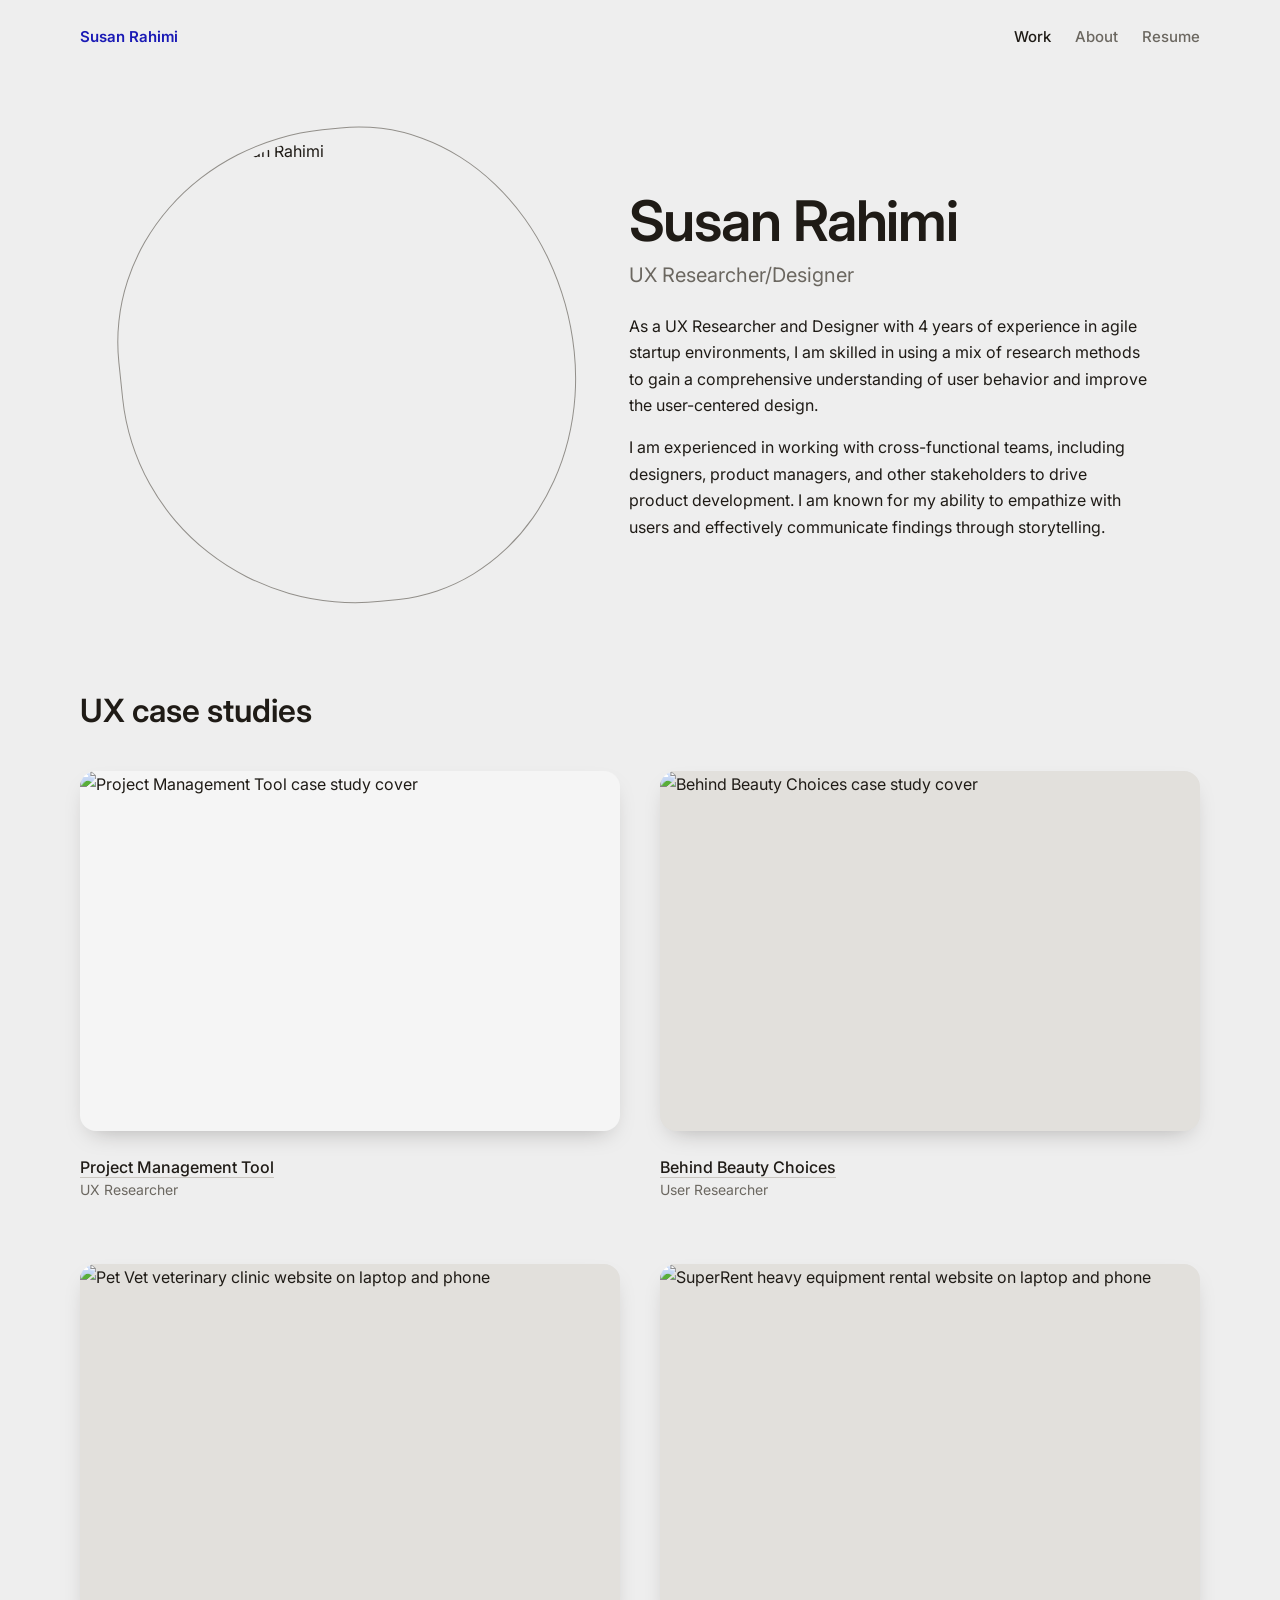
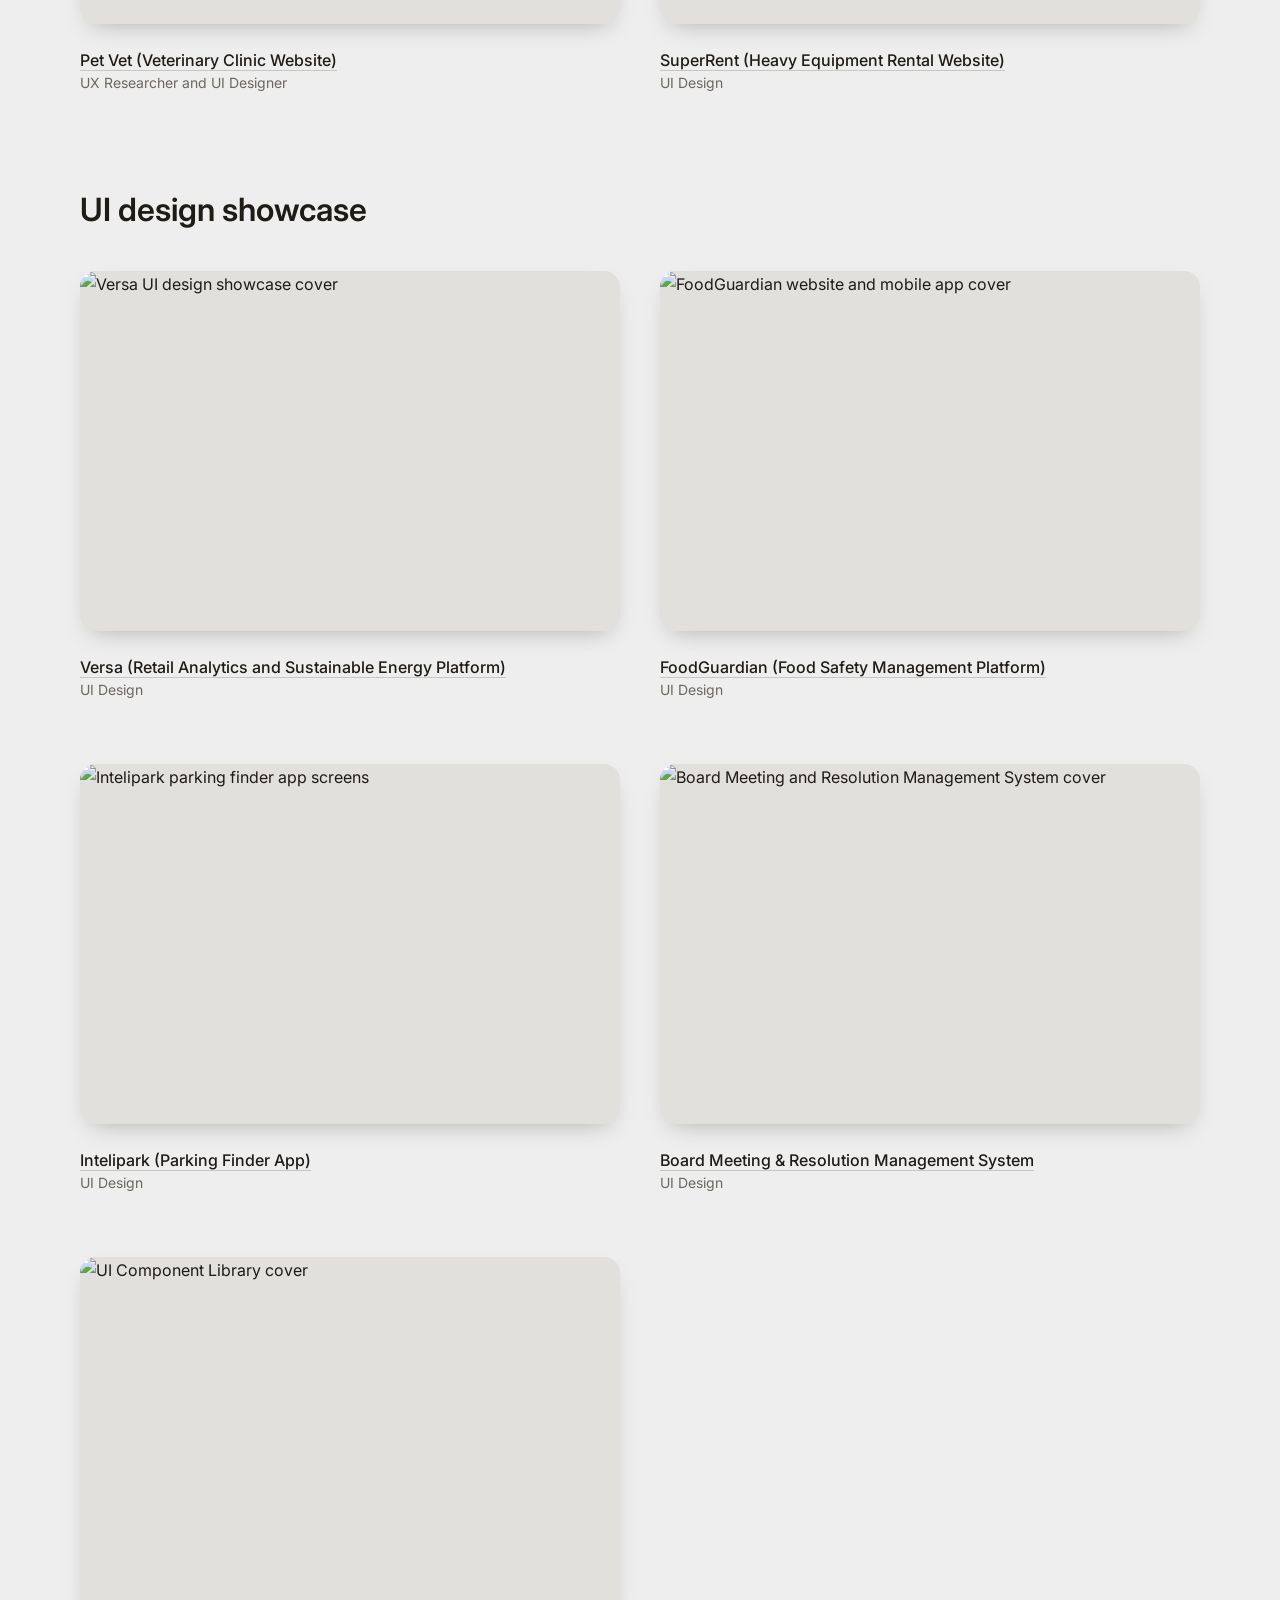
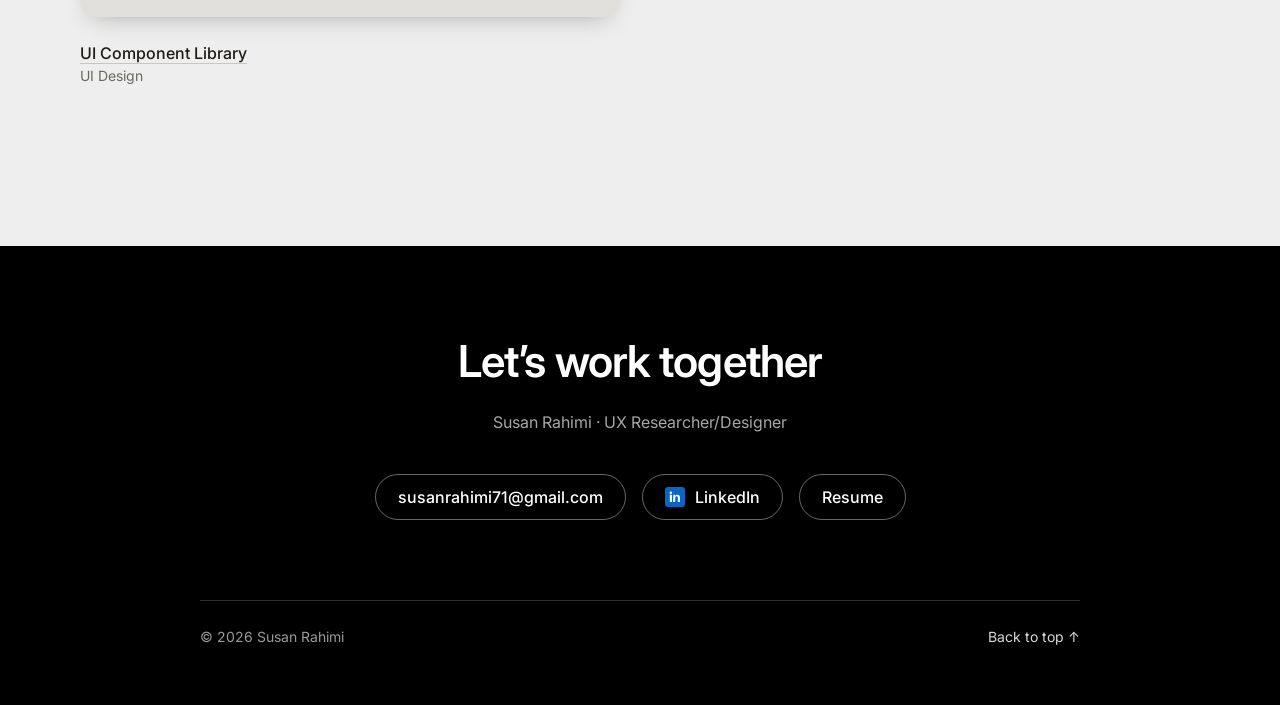
==== index.html @ 536d1c27 "Add files via upload" ====
<!DOCTYPE html>
<html lang="en">
<head>
<meta charset="utf-8">
<meta name="viewport" content="width=device-width, initial-scale=1">
<title>Susan Rahimi | UX/UI Designer</title>
<meta name="description" content="Susan Rahimi is a UX/UI Designer with a background in UX Research.">
<link rel="preconnect" href="https://fonts.googleapis.com">
<link rel="preconnect" href="https://fonts.gstatic.com" crossorigin>
<link href="https://fonts.googleapis.com/css2?family=Inter:wght@400;500;600&display=swap" rel="stylesheet">
<style>
:root{
  /* Color */
  --bg:#eeeeee;
  --ink:#1f1b16;
  --ink-2:#6b6760;
  --line:#c9c6c0;
  --accent:#1a1ab5;
  --footer:#000;

  /* Type scale (base 16px) */
  --font:'Inter',system-ui,-apple-system,'Segoe UI',Roboto,Helvetica,Arial,sans-serif;
  --fs-h1:clamp(2.5rem,5vw + 1rem,3.5rem);
  --fs-h2:clamp(1.5rem,2vw + 1rem,2rem);
  --fs-h3:1.25rem;
  --fs-lead:clamp(1.125rem,1vw + .9rem,1.25rem);
  --fs-body:1rem;
  --fs-label:.8125rem;
  --fs-small:.875rem;
  --fs-nav:.9375rem;

  /* Spacing (multiples of 8) */
  --s1:8px; --s2:16px; --s3:24px; --s5:40px; --s8:64px; --s12:96px;
}
*,*::before,*::after{box-sizing:border-box}
html{-webkit-text-size-adjust:100%}
body{margin:0;background:var(--bg);color:var(--ink);font-family:var(--font);font-size:var(--fs-body);line-height:1.7;-webkit-font-smoothing:antialiased}
img{display:block;max-width:100%}
a{color:inherit}
a:focus-visible{outline:2px solid var(--accent);outline-offset:4px;border-radius:2px}

/* Header */
.site-header{display:flex;justify-content:space-between;align-items:center;gap:var(--s3);padding:var(--s3) var(--s5);max-width:1200px;margin:0 auto}
.brand{font-size:var(--fs-nav);font-weight:600;text-decoration:none;color:var(--accent)}
.nav{display:flex;gap:var(--s3)}
.nav a{font-size:var(--fs-nav);font-weight:500;text-decoration:none;color:var(--ink-2);line-height:1.4}
.nav a[aria-current="page"]{color:var(--ink)}
.nav a:hover{color:var(--ink)}

/* Hero */
.hero{display:grid;grid-template-columns:minmax(0,5fr) minmax(0,6fr);align-items:center;gap:var(--s8);max-width:1100px;margin:0 auto;padding:var(--s8) var(--s5) var(--s12)}
.portrait{position:relative;width:100%;max-width:440px;aspect-ratio:1/1.05;justify-self:center}
.portrait::before{content:"";position:absolute;inset:-10px;border:1px solid var(--ink-2);border-radius:52% 48% 46% 54%/46% 54% 50% 50%;transform:rotate(-6deg);opacity:.7}
.portrait img{position:relative;width:100%;height:100%;object-fit:cover;object-position:50% 25%;border-radius:46% 54% 50% 50%/54% 46% 54% 46%}
.hero h1{margin:0;font-size:var(--fs-h1);font-weight:600;line-height:1.1;letter-spacing:-.02em}
.hero .role{margin:var(--s1) 0 var(--s3);font-size:var(--fs-h3);font-weight:400;line-height:1.4;color:var(--ink-2)}
.hero .lead{margin:0;max-width:52ch;font-size:var(--fs-body);line-height:1.65}
.hero .lead+.lead{margin-top:var(--s2)}
.hero.about h1{margin-bottom:var(--s3)}
.hero.about .portrait{aspect-ratio:1/1}
.hero.about .portrait::before{display:none}
.hero.about .portrait img{border-radius:50%}

/* Works */
.works{max-width:1200px;margin:0 auto;padding:0 var(--s5) var(--s12)}
.works+.works{padding-top:0}
.works h2{margin:0 0 var(--s5);font-size:var(--fs-h2);font-weight:600;line-height:1.3}
.grid{display:grid;grid-template-columns:repeat(2,minmax(0,1fr));gap:var(--s8) var(--s5);list-style:none;margin:0;padding:0}
.card a{display:block;text-decoration:none}
.card .thumb{aspect-ratio:3/2;overflow:hidden;border-radius:16px;background:#e2e0dc;box-shadow:0 10px 24px -12px rgba(31,27,22,.35)}
.card .thumb.inset{display:flex;align-items:center;justify-content:center;padding:4.5%;background:#cfe3e0}
.card .thumb.inset img{width:100%;height:auto;max-height:100%;object-fit:contain;border-radius:10px;box-shadow:0 8px 20px -10px rgba(31,27,22,.4)}
.card .thumb.contain{background:#f5f5f5}
.card .thumb.contain img{object-fit:contain}
.card .thumb img{width:100%;height:100%;object-fit:cover;transition:transform .35s ease}
.card a:hover .thumb img{transform:scale(1.03)}
.card h3{margin:var(--s3) 0 0;font-size:var(--fs-body);font-weight:500;line-height:1.5;text-decoration:underline;text-underline-offset:4px;text-decoration-color:var(--line)}
.card a:hover h3{text-decoration-color:var(--ink)}
.card .meta{margin:0;font-size:var(--fs-small);line-height:1.5;color:var(--ink-2)}

/* Footer */
.site-footer{position:relative;background:var(--footer);margin-top:var(--s8);color:#fff}
.footer-inner{display:flex;flex-direction:column;align-items:center;gap:var(--s3);max-width:960px;margin:0 auto;padding:clamp(50px,7vw,98px) var(--s5) 56px;text-align:center}
.footer-title{margin:0;font-size:clamp(1.75rem,3vw + 1rem,2.75rem);font-weight:600;line-height:1.15;letter-spacing:-.02em}
.footer-sub{margin:0;color:rgba(255,255,255,.65);font-size:var(--fs-body);line-height:1.5}
.footer-links{display:flex;flex-wrap:wrap;justify-content:center;gap:var(--s2);margin-top:var(--s2)}
.footer-links a{display:inline-flex;align-items:center;gap:10px;padding:12px 22px;border:1px solid rgba(255,255,255,.4);border-radius:999px;color:#fff;text-decoration:none;font-size:var(--fs-body);font-weight:500;line-height:1.2;transition:background .2s,color .2s,border-color .2s}
.footer-links a:hover{background:#fff;color:#000;border-color:#fff}
.footer-links a:focus-visible{outline:2px solid #fff;outline-offset:3px}
.footer-links svg{width:20px;height:20px}
.footer-bottom{display:flex;justify-content:space-between;align-items:center;gap:var(--s2);width:100%;margin-top:56px;padding-top:var(--s3);border-top:1px solid rgba(255,255,255,.18);font-size:var(--fs-small);color:rgba(255,255,255,.6)}
.footer-bottom a{color:rgba(255,255,255,.85);text-decoration:none}
.footer-bottom a:hover{color:#fff;text-decoration:underline}
@media (max-width:560px){.footer-bottom{flex-direction:column}}

@media (max-width:760px){
  .site-header{padding:var(--s2) var(--s3)}
  .hero{grid-template-columns:1fr;gap:var(--s5);padding:var(--s5) var(--s3) var(--s8);text-align:left}
  .portrait{max-width:260px;justify-self:start}
  .works{padding:0 var(--s3) var(--s8)}
  .grid{grid-template-columns:1fr;gap:var(--s5)}
}
@media (prefers-reduced-motion:reduce){.card .thumb img{transition:none}.card a:hover .thumb img{transform:none}}
</style>
</head>
<body id="top">

<header class="site-header">
  <a class="brand" href="index.html">Susan Rahimi</a>
  <nav class="nav" aria-label="Main">
    <a href="index.html" aria-current="page">Work</a>
    <a href="about.html">About</a>
    <a href="resume.pdf">Resume</a>
  </nav>
</header>

<main>
  <section class="hero" aria-label="Introduction">
    <div class="portrait">
      <img src="images/portrait.webp" width="900" height="1200" alt="Portrait of Susan Rahimi">
    </div>
    <div>
      <h1>Susan Rahimi</h1>
      <p class="role">UX Researcher/Designer</p>
      <p class="lead">As a UX Researcher and Designer with 4 years of experience in agile startup environments, I am skilled in using a mix of research methods to gain a comprehensive understanding of user behavior and improve the user-centered design.</p>
      <p class="lead">I am experienced in working with cross-functional teams, including designers, product managers, and other stakeholders to drive product development. I am known for my ability to empathize with users and effectively communicate findings through storytelling.</p>
    </div>
  </section>

  <section class="works" aria-labelledby="ux-title">
    <h2 id="ux-title">UX case studies</h2>
    <ul class="grid">
      <li class="card">
        <a href="projects/oktuple.html">
          <div class="thumb contain"><img src="images/oktuple.webp" width="1200" height="675" alt="Project Management Tool case study cover" loading="lazy"></div>
          <h3>Project Management Tool</h3>
          <p class="meta">UX Researcher</p>
        </a>
      </li>
      <li class="card">
        <a href="projects/beauty-choices.html">
          <div class="thumb"><img src="images/beauty-choices.webp" width="1200" height="581" alt="Behind Beauty Choices case study cover" loading="lazy"></div>
          <h3>Behind Beauty Choices</h3>
          <p class="meta">User Researcher</p>
        </a>
      </li>
      <li class="card">
        <a href="projects/pet-vet.html">
          <div class="thumb"><img src="images/pet-vet.webp" width="1200" height="795" alt="Pet Vet veterinary clinic website on laptop and phone" loading="lazy"></div>
          <h3>Pet Vet (Veterinary Clinic Website)</h3>
          <p class="meta">UX Researcher and UI Designer</p>
        </a>
      </li>
      <li class="card">
        <a href="projects/superrent.html">
          <div class="thumb"><img src="images/superrent.webp" width="1200" height="795" alt="SuperRent heavy equipment rental website on laptop and phone" loading="lazy"></div>
          <h3>SuperRent (Heavy Equipment Rental Website)</h3>
          <p class="meta">UI Design</p>
        </a>
      </li>
    </ul>
  </section>
  <section class="works" aria-labelledby="ui-title">
    <h2 id="ui-title">UI design showcase</h2>
    <ul class="grid">
      <li class="card">
        <a href="projects/versa.html">
          <div class="thumb"><img src="images/versa.webp" width="1200" height="800" alt="Versa UI design showcase cover" loading="lazy"></div>
          <h3>Versa (Retail Analytics and Sustainable Energy Platform)</h3>
          <p class="meta">UI Design</p>
        </a>
      </li>
      <li class="card">
        <a href="projects/foodguardian.html">
          <div class="thumb"><img src="images/foodguardian.webp" width="1200" height="800" alt="FoodGuardian website and mobile app cover" loading="lazy"></div>
          <h3>FoodGuardian (Food Safety Management Platform)</h3>
          <p class="meta">UI Design</p>
        </a>
      </li>
      <li class="card">
        <a href="projects/intelipark.html">
          <div class="thumb"><img src="images/intelipark.webp" width="1200" height="825" alt="Intelipark parking finder app screens" loading="lazy"></div>
          <h3>Intelipark (Parking Finder App)</h3>
          <p class="meta">UI Design</p>
        </a>
      </li>
      <li class="card">
        <a href="projects/board-meeting.html">
          <div class="thumb"><img src="images/board-meeting.webp" width="1200" height="800" alt="Board Meeting and Resolution Management System cover" loading="lazy"></div>
          <h3>Board Meeting &amp; Resolution Management System</h3>
          <p class="meta">UI Design</p>
        </a>
      </li>
      <li class="card">
        <a href="projects/ui-component-library.html">
          <div class="thumb"><img src="images/component-library.webp" width="1200" height="800" alt="UI Component Library cover" loading="lazy"></div>
          <h3>UI Component Library</h3>
          <p class="meta">UI Design</p>
        </a>
      </li>
    </ul>
  </section>
</main>

<footer class="site-footer">
  <div class="footer-inner">
    <p class="footer-title">Let&rsquo;s work together</p>
    <p class="footer-sub">Susan Rahimi &middot; UX Researcher/Designer</p>
    <div class="footer-links">
      <a href="mailto:susanrahimi71@gmail.com">susanrahimi71@gmail.com</a>
      <a href="https://www.linkedin.com/in/susan-rahimi/" target="_blank" rel="noopener"><svg viewBox="0 0 40 40" aria-hidden="true"><rect width="40" height="40" rx="6" fill="#0A66C2"/><path fill="#fff" d="M9.6 15.6h4.3V30H9.6zM11.75 8.9a2.5 2.5 0 110 5 2.5 2.5 0 010-5zM16.6 15.6h4.1v2h.06c.57-1.08 1.97-2.2 4.05-2.2 4.33 0 5.13 2.85 5.13 6.55V30h-4.3v-7.3c0-1.74-.03-3.98-2.42-3.98-2.43 0-2.8 1.9-2.8 3.85V30h-4.3z"/></svg>LinkedIn</a>
      <a href="resume.pdf">Resume</a>
    </div>
    <div class="footer-bottom"><span>&copy; 2026 Susan Rahimi</span><a href="#top">Back to top &uarr;</a></div>
  </div>
</footer>

</body>
</html>
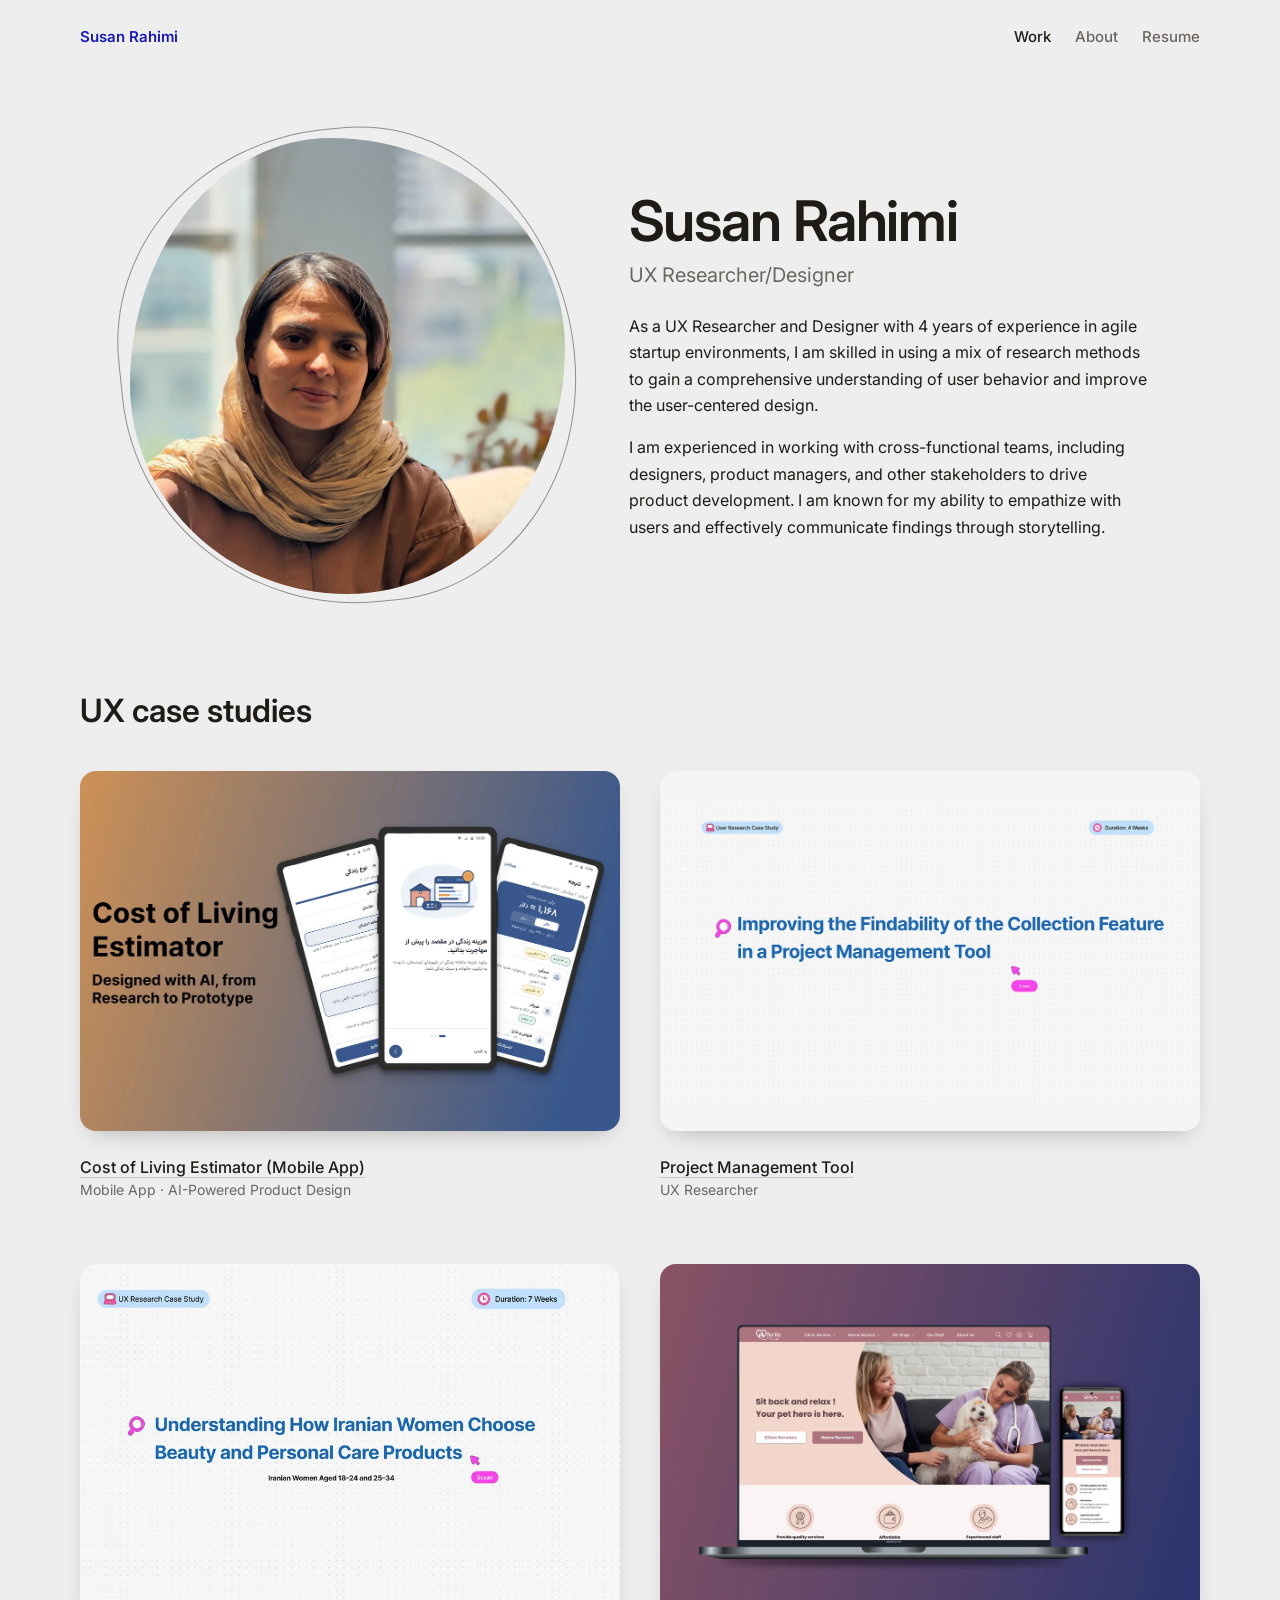
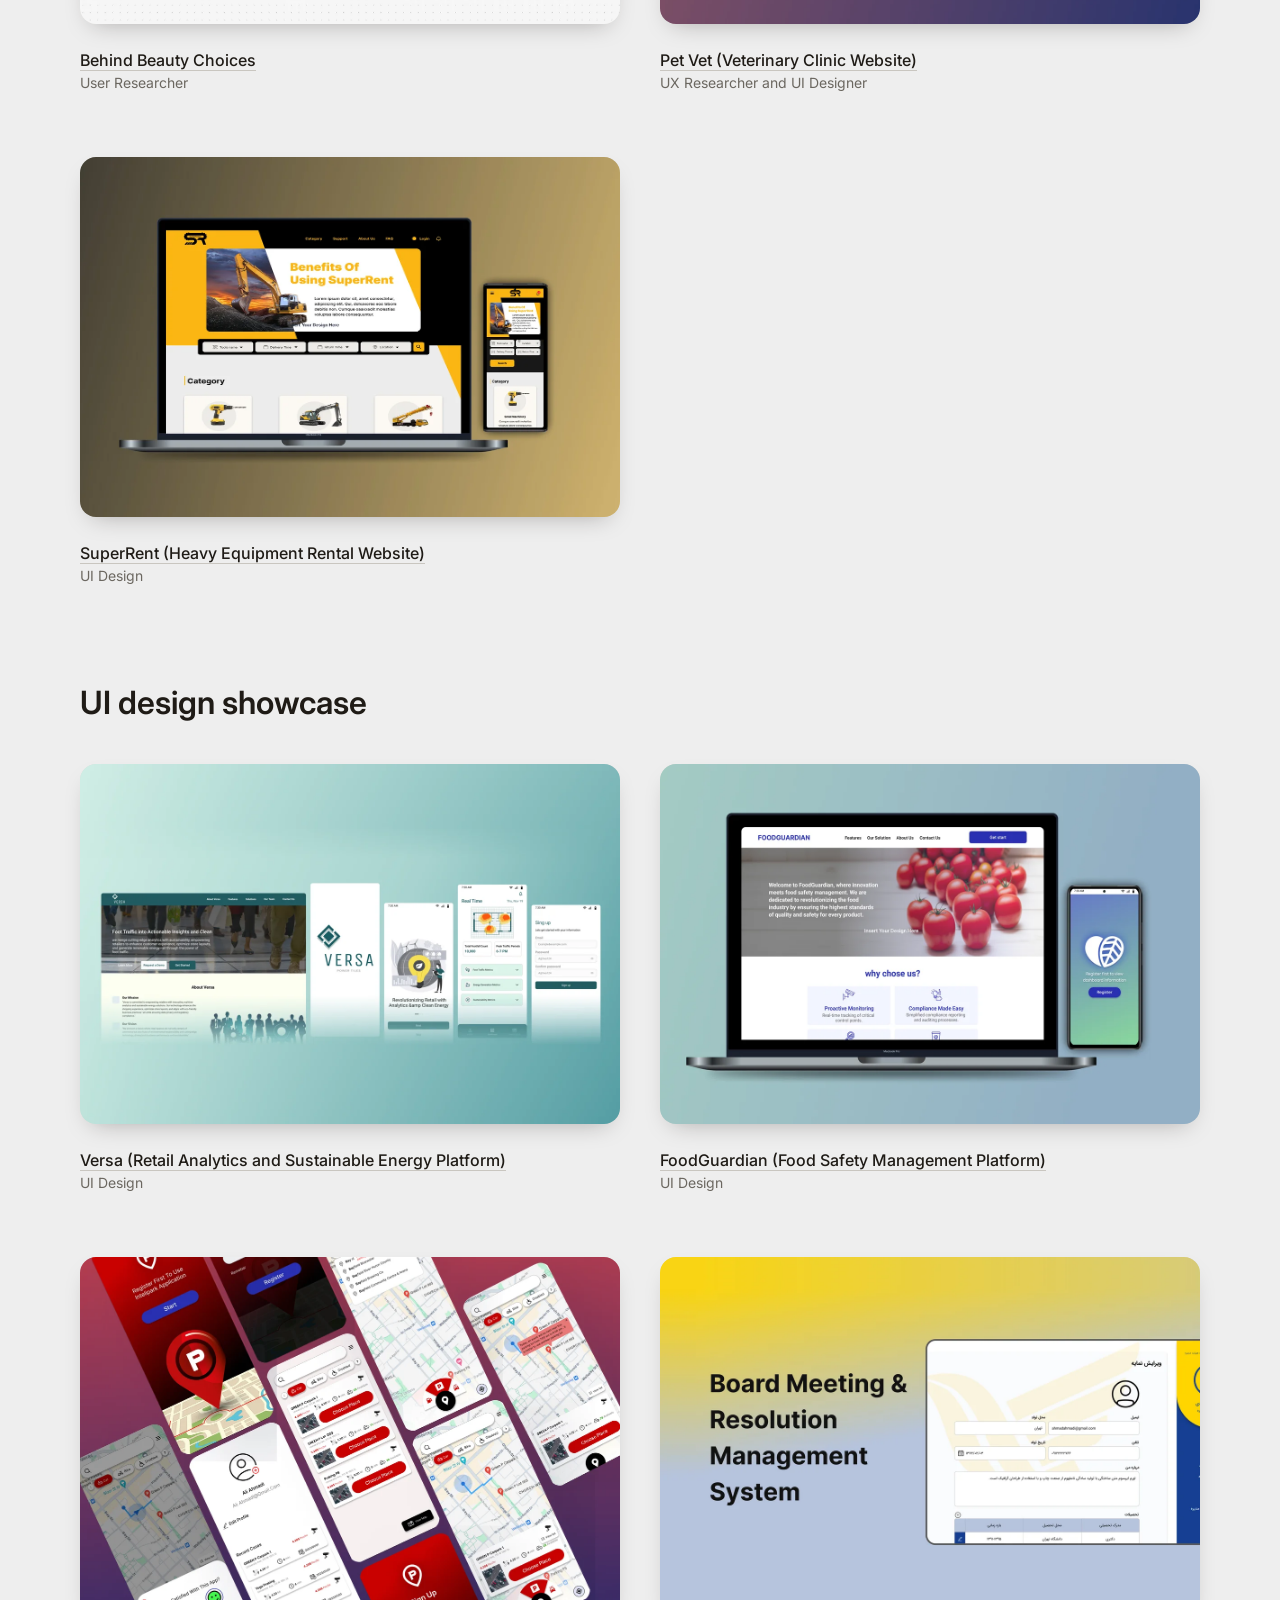
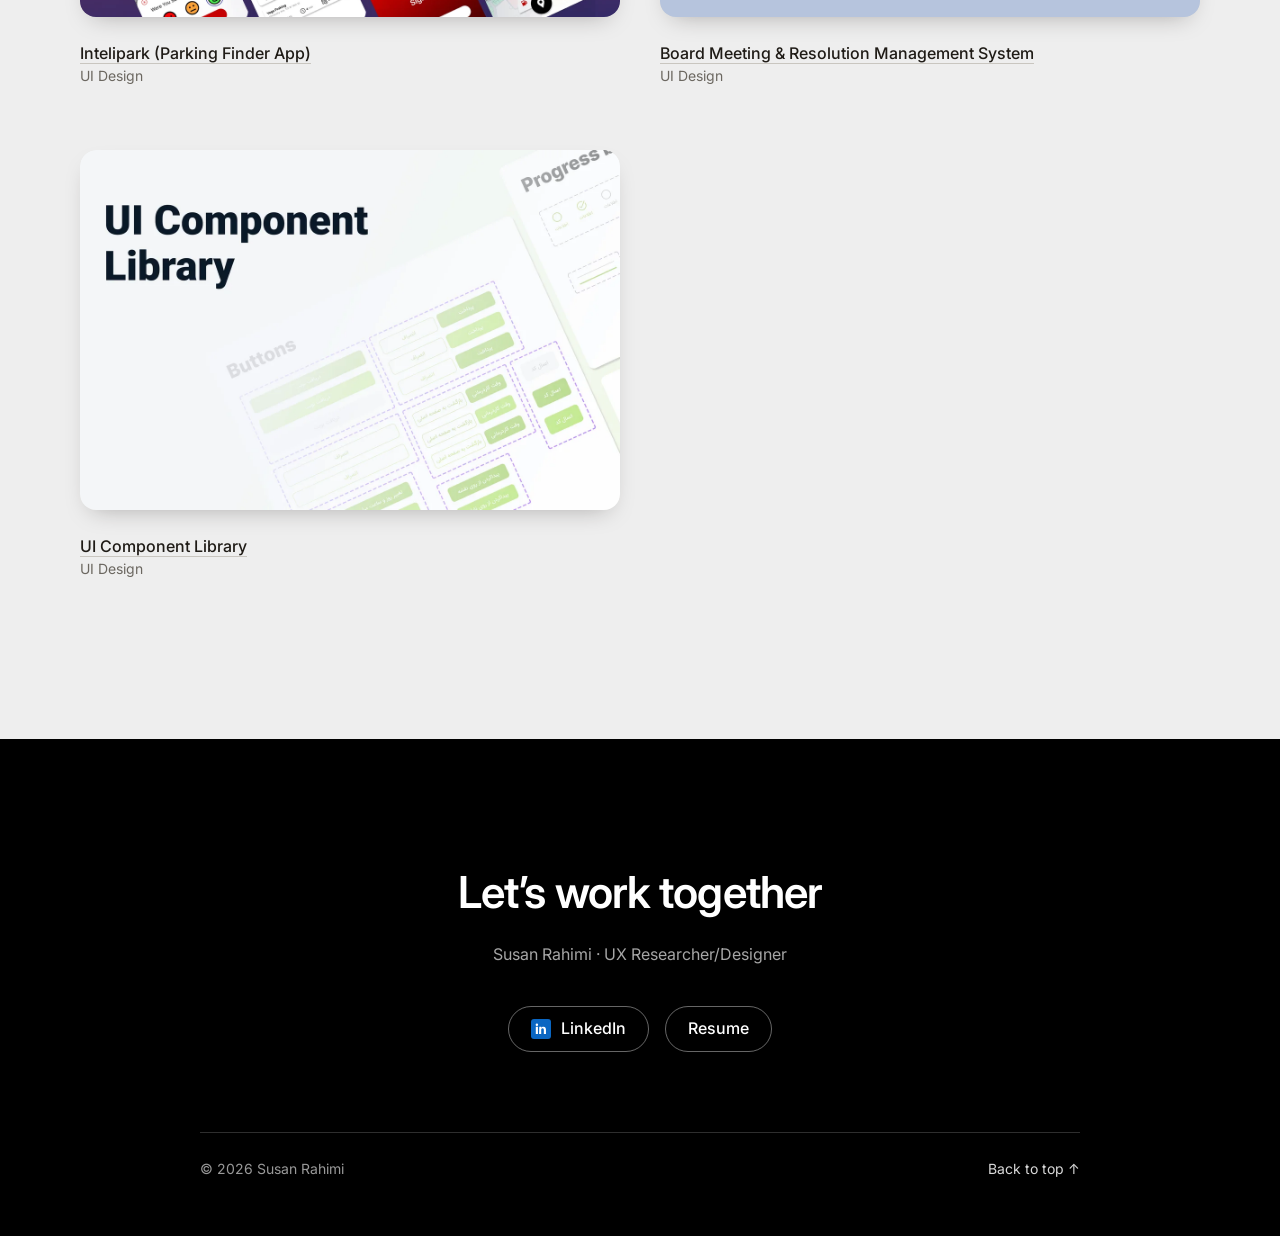
==== commit 684b2ad6: "Add files via upload" ====
--- a/index.html
+++ b/index.html
@@ -80,7 +80,7 @@
 
 /* Footer */
 .site-footer{position:relative;background:var(--footer);margin-top:var(--s8);color:#fff}
-.footer-inner{display:flex;flex-direction:column;align-items:center;gap:var(--s3);max-width:960px;margin:0 auto;padding:clamp(50px,7vw,98px) var(--s5) 56px;text-align:center}
+.footer-inner{display:flex;flex-direction:column;align-items:center;gap:var(--s3);max-width:960px;margin:0 auto;padding:clamp(80px,10vw,128px) var(--s5) 56px;text-align:center}
 .footer-title{margin:0;font-size:clamp(1.75rem,3vw + 1rem,2.75rem);font-weight:600;line-height:1.15;letter-spacing:-.02em}
 .footer-sub{margin:0;color:rgba(255,255,255,.65);font-size:var(--fs-body);line-height:1.5}
 .footer-links{display:flex;flex-wrap:wrap;justify-content:center;gap:var(--s2);margin-top:var(--s2)}
@@ -131,6 +131,13 @@
     <h2 id="ux-title">UX case studies</h2>
     <ul class="grid">
       <li class="card">
+        <a href="projects/cost-of-living-estimator.html">
+          <div class="thumb"><img src="images/cost-of-living.webp" width="1200" height="795" alt="Cost of Living Estimator: designed with AI, from research to prototype" loading="lazy"></div>
+          <h3>Cost of Living Estimator (Mobile App)</h3>
+          <p class="meta">Mobile App · AI-Powered Product Design</p>
+        </a>
+      </li>
+      <li class="card">
         <a href="projects/oktuple.html">
           <div class="thumb contain"><img src="images/oktuple.webp" width="1200" height="675" alt="Project Management Tool case study cover" loading="lazy"></div>
           <h3>Project Management Tool</h3>
@@ -207,7 +214,6 @@
     <p class="footer-title">Let&rsquo;s work together</p>
     <p class="footer-sub">Susan Rahimi &middot; UX Researcher/Designer</p>
     <div class="footer-links">
-      <a href="mailto:susanrahimi71@gmail.com">susanrahimi71@gmail.com</a>
       <a href="https://www.linkedin.com/in/susan-rahimi/" target="_blank" rel="noopener"><svg viewBox="0 0 40 40" aria-hidden="true"><rect width="40" height="40" rx="6" fill="#0A66C2"/><path fill="#fff" d="M9.6 15.6h4.3V30H9.6zM11.75 8.9a2.5 2.5 0 110 5 2.5 2.5 0 010-5zM16.6 15.6h4.1v2h.06c.57-1.08 1.97-2.2 4.05-2.2 4.33 0 5.13 2.85 5.13 6.55V30h-4.3v-7.3c0-1.74-.03-3.98-2.42-3.98-2.43 0-2.8 1.9-2.8 3.85V30h-4.3z"/></svg>LinkedIn</a>
       <a href="resume.pdf">Resume</a>
     </div>
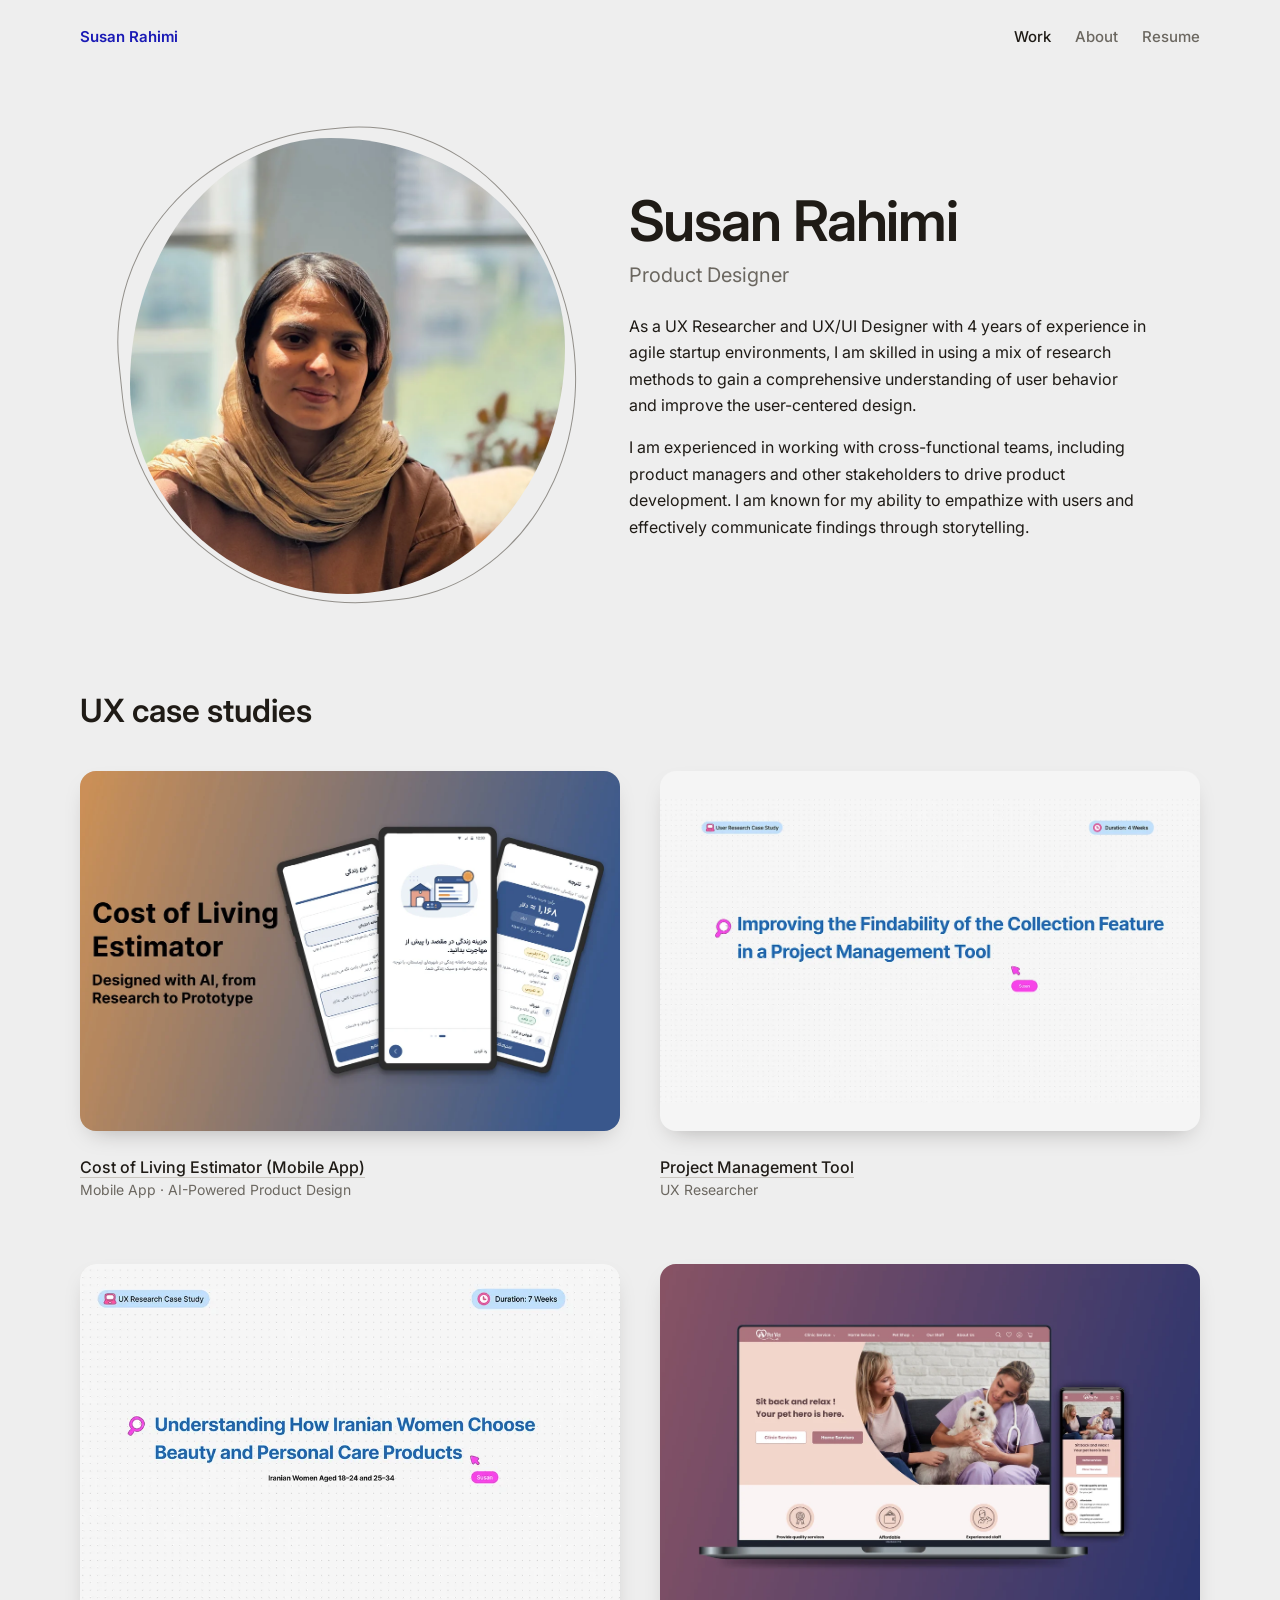
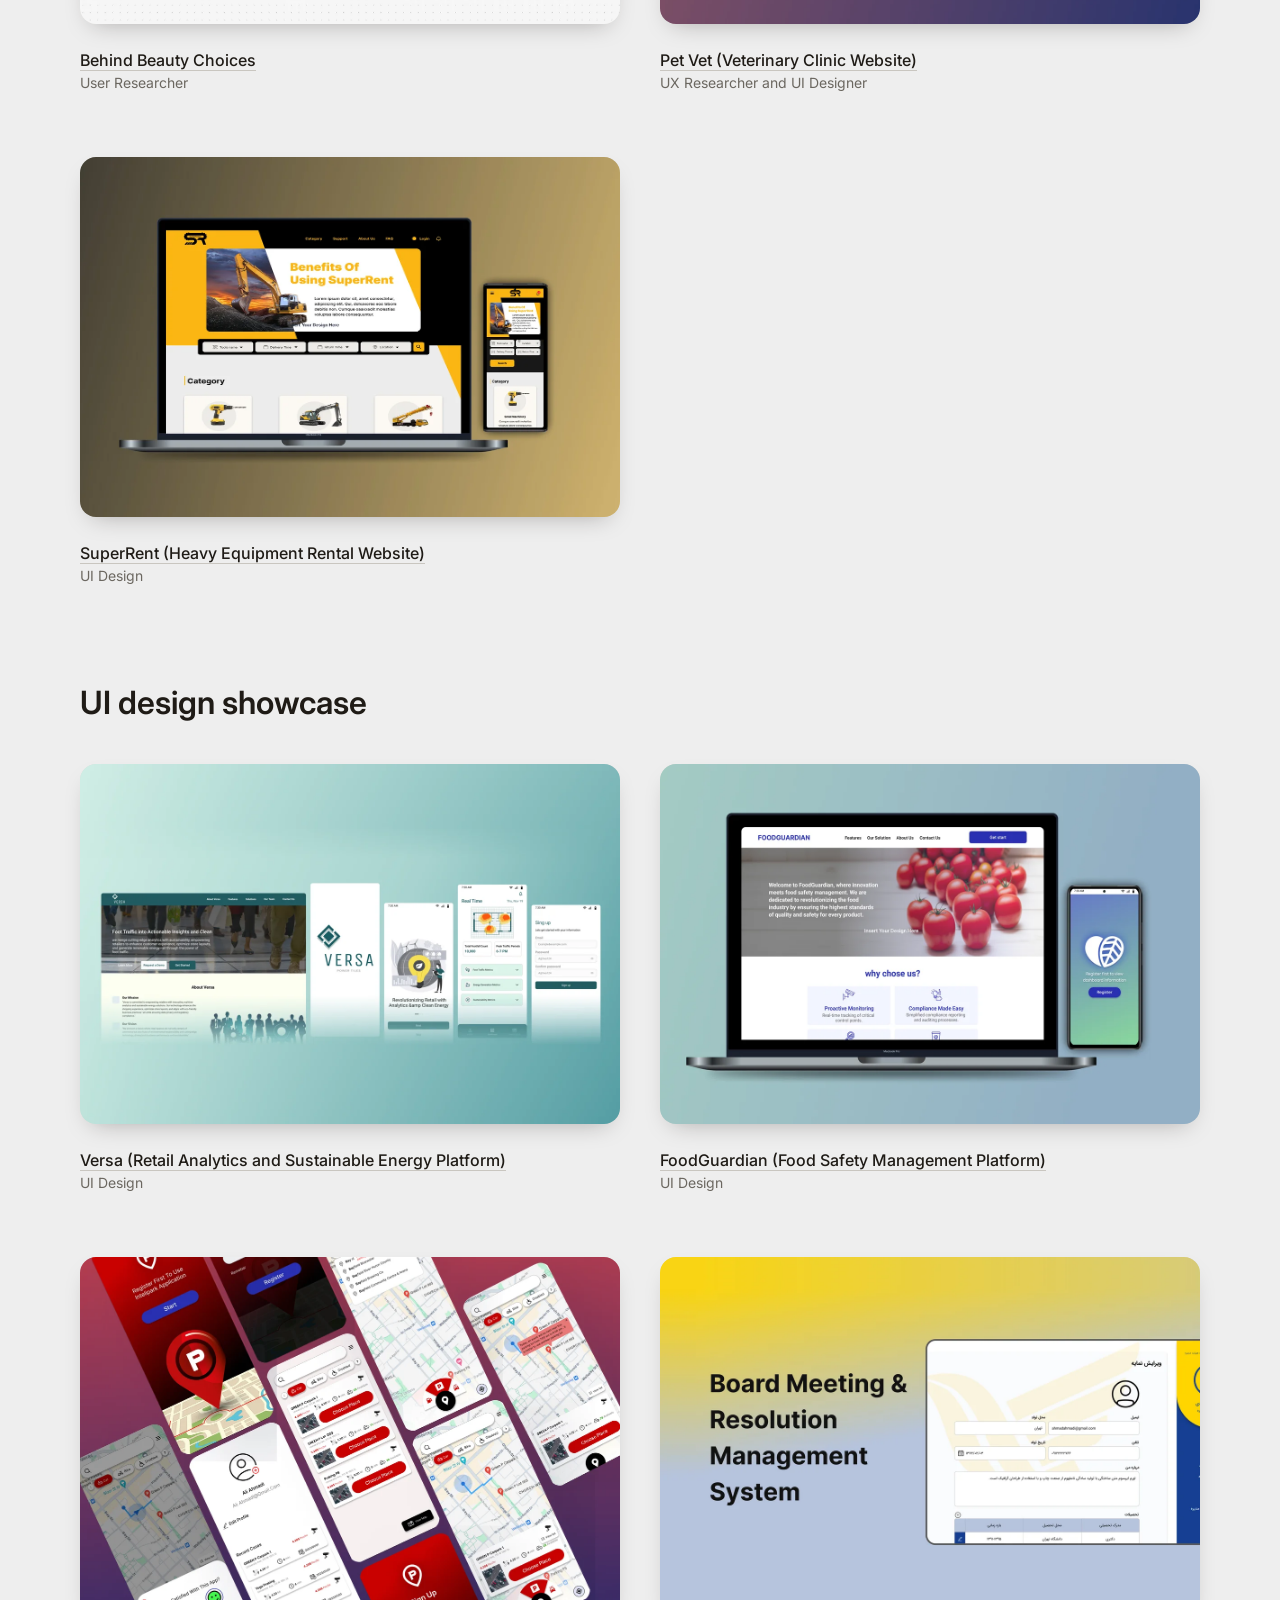
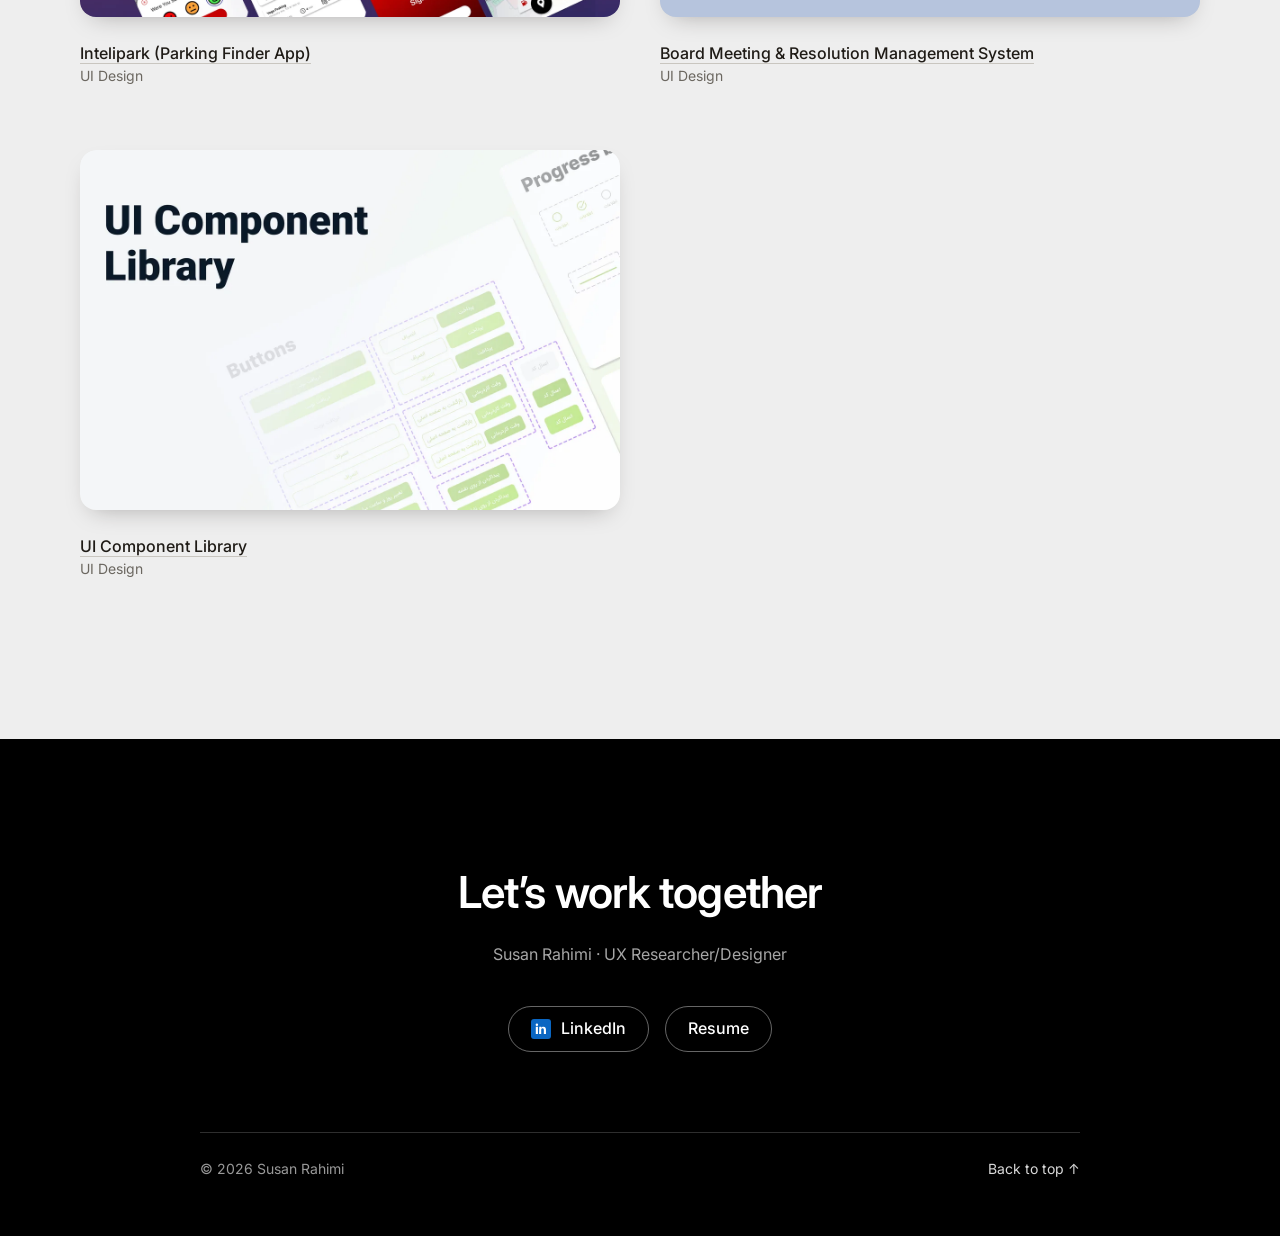
==== commit 0e948c38: "Add files via upload" ====
--- a/index.html
+++ b/index.html
@@ -121,9 +121,9 @@
     </div>
     <div>
       <h1>Susan Rahimi</h1>
-      <p class="role">UX Researcher/Designer</p>
-      <p class="lead">As a UX Researcher and Designer with 4 years of experience in agile startup environments, I am skilled in using a mix of research methods to gain a comprehensive understanding of user behavior and improve the user-centered design.</p>
-      <p class="lead">I am experienced in working with cross-functional teams, including designers, product managers, and other stakeholders to drive product development. I am known for my ability to empathize with users and effectively communicate findings through storytelling.</p>
+      <p class="role">Product Designer</p>
+      <p class="lead">As a UX Researcher and UX/UI Designer with 4 years of experience in agile startup environments, I am skilled in using a mix of research methods to gain a comprehensive understanding of user behavior and improve the user-centered design.</p>
+      <p class="lead">I am experienced in working with cross-functional teams, including product managers and other stakeholders to drive product development. I am known for my ability to empathize with users and effectively communicate findings through storytelling.</p>
     </div>
   </section>
 
